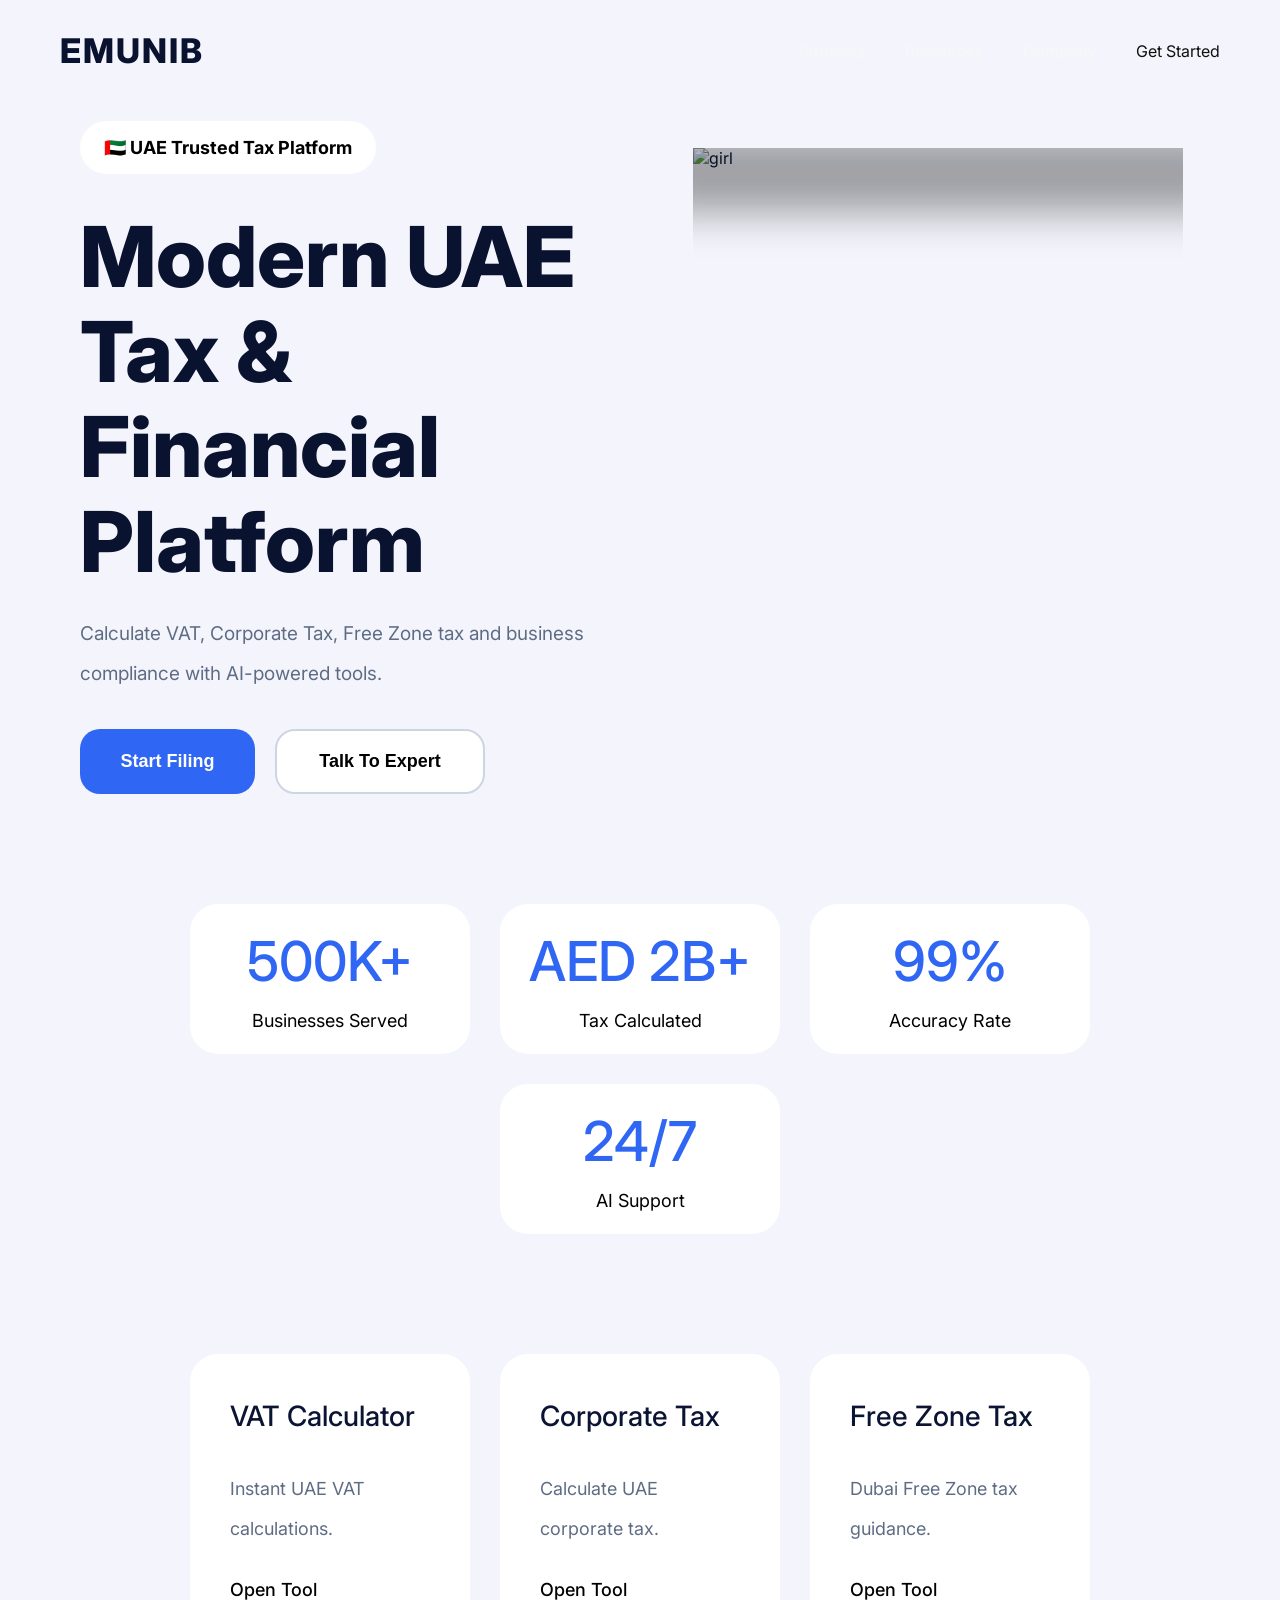
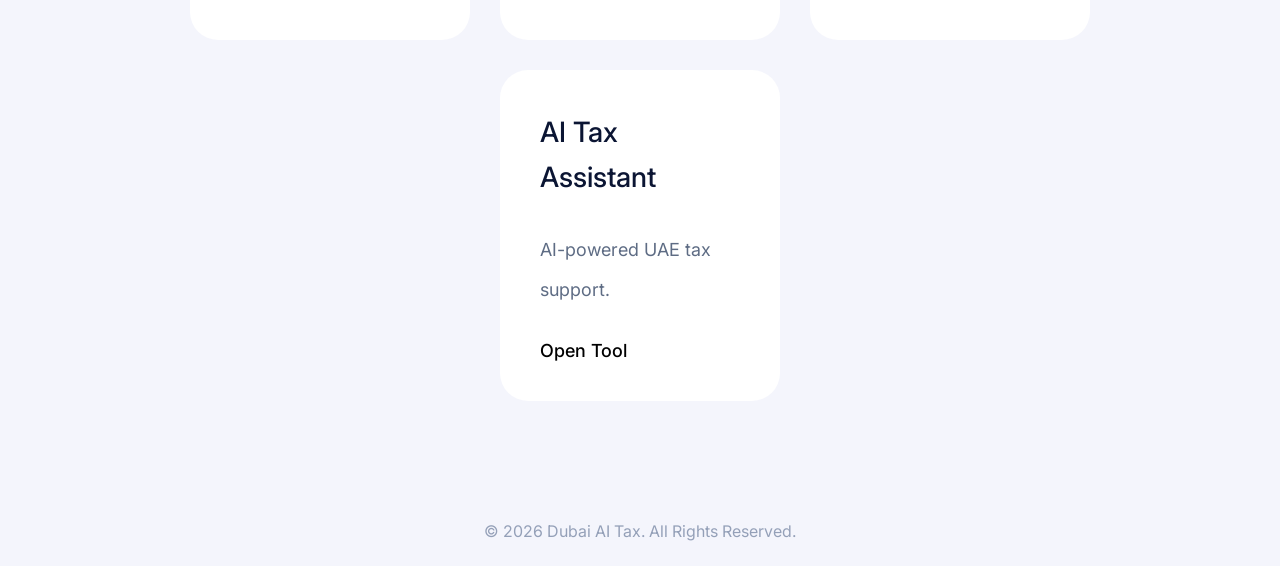
==== index.html @ 71dc729c "Update index.html" ====
<!DOCTYPE html>
<html lang="en">
<head>
  <meta charset="UTF-8" />
  <meta name="viewport" content="width=device-width, initial-scale=1.0"/>
  <title>Emunib</title>

  <link rel="stylesheet" href="style.css"/>

  <link rel="preconnect" href="https://fonts.googleapis.com">
  <link rel="preconnect" href="https://fonts.gstatic.com" crossorigin>

  <link href="https://fonts.googleapis.com/css2?family=Inter:wght@300;400;500;600;700;800&display=swap" rel="stylesheet">
</head>

<body>

  <!-- NAVBAR -->
  <header class="navbar">

    <div class="logo">
      Emunib
    </div>

    <nav class="nav-links">
      <a href="#">Products</a>
      <a href="#">Resources</a>
      <a href="#">Company</a>
      <a href="#" class="start-btn">Get Started</a>
    </nav>

  </header>



  <!-- HERO -->
  <section class="hero-section">

    <div class="hero-left">

      <div class="badge">
        🇦🇪 UAE Trusted Tax Platform
      </div>

      <h1>
        Modern UAE <br>
        Tax & Financial <br>
        Platform
      </h1>

      <p>
        Calculate VAT, Corporate Tax, Free Zone tax and business
        compliance with AI-powered tools.
      </p>

      <div class="hero-buttons">

        <button class="primary-btn">
          Start Filing
        </button>

        <button class="secondary-btn">
          Talk To Expert
        </button>

      </div>

    </div>



    <div class="hero-right">

      <div class="image-box">

        <img
          src="https://images.unsplash.com/photo-1494790108377-be9c29b29330?q=80&w=1200&auto=format&fit=crop"
          alt="girl"
        />

      </div>

    </div>

  </section>





  <!-- STATS -->
  <section class="stats-section">

    <div class="stat-card">
      <h2>500K+</h2>
      <p>Businesses Served</p>
    </div>

    <div class="stat-card">
      <h2>AED 2B+</h2>
      <p>Tax Calculated</p>
    </div>

    <div class="stat-card">
      <h2>99%</h2>
      <p>Accuracy Rate</p>
    </div>

    <div class="stat-card">
      <h2>24/7</h2>
      <p>AI Support</p>
    </div>

  </section>





  <!-- SERVICES -->
  <section class="services-section">

    <!-- CARD 1 -->
    <div class="service-card">

      <h3>
        VAT Calculator
      </h3>

      <p>
        Instant UAE VAT calculations.
      </p>

      <a href="vat.html">
  Open Tool
</a>

    </div>




    <!-- CARD 2 -->
    <div class="service-card">

      <h3>
        Corporate Tax
      </h3>

      <p>
        Calculate UAE corporate tax.
      </p>

      <a href="corporate-tax.html">
  Open Tool
</a>  

    </div>




    <!-- CARD 3 -->
    <div class="service-card">

      <h3>
        Free Zone Tax
      </h3>

      <p>
        Dubai Free Zone tax guidance.
      </p>

      <a href="freezone.html">
  Open Tool
</a>

    </div>




    <!-- CARD 4 -->
    <div class="service-card">

      <h3>
        AI Tax Assistant
      </h3>

      <p>
        AI-powered UAE tax support.
      </p>

      <a href="ai-assistant.html">
  Open Tool
</a>

    </div>

  </section>





  <!-- FOOTER -->
  <footer class="footer">
    © 2026 Dubai AI Tax. All Rights Reserved.
  </footer>

<script src="script.js"></script>
</body>
</html>
---- style.css ----
*{
    margin:0;
    padding:0;
    box-sizing:border-box;
}

body{
    font-family:'Inter', sans-serif;
    background:#F4F5FC;
    color:#0B1533;
}



/* =========================
   NAVBAR
========================= */

.navbar{
    width:100%;
    display:flex;
    justify-content:space-between;
    align-items:center;
    padding:30px 60px;
}

.logo{
    font-size:34px;
    font-weight:800;
    color:#091330;
    letter-spacing:2px;
    text-transform:uppercase;
}

.nav-links{
    display:flex;
    align-items:center;
    gap:40px;
}

.nav-links a{
    text-decoration:none;
    color:#F7F7F7;
    font-size:16px;
    font-weight:400;
}

.start-btn{
    color:#101010 !important;
    font-weight:500;
}




/* =========================
   HERO SECTION
========================= */

.hero-section{
    width:100%;
    display:flex;
    justify-content:space-between;
    align-items:center;
    padding:20px 80px 80px;
    gap:70px;
}

.hero-left{
    width:50%;
}

.badge{
    width:fit-content;
    background:#FFFFFF;
    padding:16px 24px;
    border-radius:999px;
    font-size:18px;
    font-weight:700;
    margin-bottom:35px;
    color:#000;
}

.hero-left h1{
    font-size:84px;
    line-height:95px;
    font-weight:800;
    margin-bottom:25px;
    color:#091330;
}

.hero-left p{
    font-size:19px;
    line-height:40px;
    color:#5E6C84;
    max-width:700px;
    margin-bottom:35px;
}

.hero-buttons{
    display:flex;
    align-items:center;
    gap:20px;
}

.primary-btn{
    width:175px;
    height:65px;
    border:none;
    border-radius:20px;
    background:#2F66F3;
    color:#FFFFFF;
    font-size:18px;
    font-weight:700;
    cursor:pointer;
}

.secondary-btn{
    width:210px;
    height:65px;
    border-radius:20px;
    border:2px solid #CCD5E2;
    background:#FFFFFF;
    color:#000;
    font-size:18px;
    font-weight:700;
    cursor:pointer;
}

.hero-right{
    width:50%;
    display:flex;
    justify-content:center;
}

.image-box{
    width:490px;
    height:620px;
    overflow:hidden;
    position:relative;
}

.image-box::before{
    content:'';
    position:absolute;
    top:-15px;
    left:-40px;
    width:580px;
    height:80px;
    background:rgba(0,0,0,0.35);
    filter:blur(20px);
    z-index:2;
}

.image-box img{
    width:100%;
    height:100%;
    object-fit:cover;
}




/* =========================
   STATS SECTION
========================= */

.stats-section{
    width:100%;
    display:flex;
    justify-content:center;
    gap:30px;
    padding:30px 80px 120px;
    flex-wrap:wrap;
}

.stat-card{
    width:280px;
    height:150px;
    background:#FFFFFF;
    border-radius:28px;
    display:flex;
    flex-direction:column;
    justify-content:center;
    align-items:center;
}

.stat-card h2{
    font-size:55px;
    color:#2F66F3;
    font-weight:500;
    margin-bottom:16px;
}

.stat-card p{
    font-size:18px;
    color:#000;
}




/* =========================
   SERVICES SECTION
========================= */

.services-section{
    width:100%;
    display:flex;
    justify-content:center;
    gap:30px;
    padding:0 80px 120px;
    flex-wrap:wrap;
}



/* SINGLE SERVICE CARD */

.service-card{
    width:280px;
    min-height:270px;
    background:#FFFFFF;
    border-radius:28px;
    padding:40px;
}



/* SERVICE TITLE */

.service-card h3{
    font-size:28px;
    line-height:45px;
    font-weight:500;
    margin-bottom:30px;
}



/* SERVICE TEXT */

.service-card p{
    font-size:18px;
    line-height:40px;
    color:#5E6C84;
    margin-bottom:30px;
}



/* SERVICE BUTTON */

.service-card a{
    text-decoration:none;
    color:#000;
    font-size:18px;
    font-weight:500;
}




/* =========================
   FOOTER
========================= */

.footer{
    text-align:center;
    padding-bottom:25px;
    color:#94A0B8;
    font-size:16px;
}




/* =========================
   RESPONSIVE
========================= */

@media(max-width:1200px){

    .hero-section{
        flex-direction:column;
    }

    .hero-left,
    .hero-right{
        width:100%;
    }

    .hero-left h1{
        font-size:60px;
        line-height:75px;
    }
}



@media(max-width:768px){

    .navbar{
        padding:20px;
    }

    .nav-links{
        gap:18px;
    }

    .hero-section{
        padding:20px;
    }

    .hero-left h1{
        font-size:48px;
        line-height:60px;
    }

    .image-box{
        width:100%;
        height:500px;
    }

    .stats-section,
    .services-section{
        padding-left:20px;
        padding-right:20px;
    }

    .hero-buttons{
        flex-direction:column;
        align-items:flex-start;
    }
}
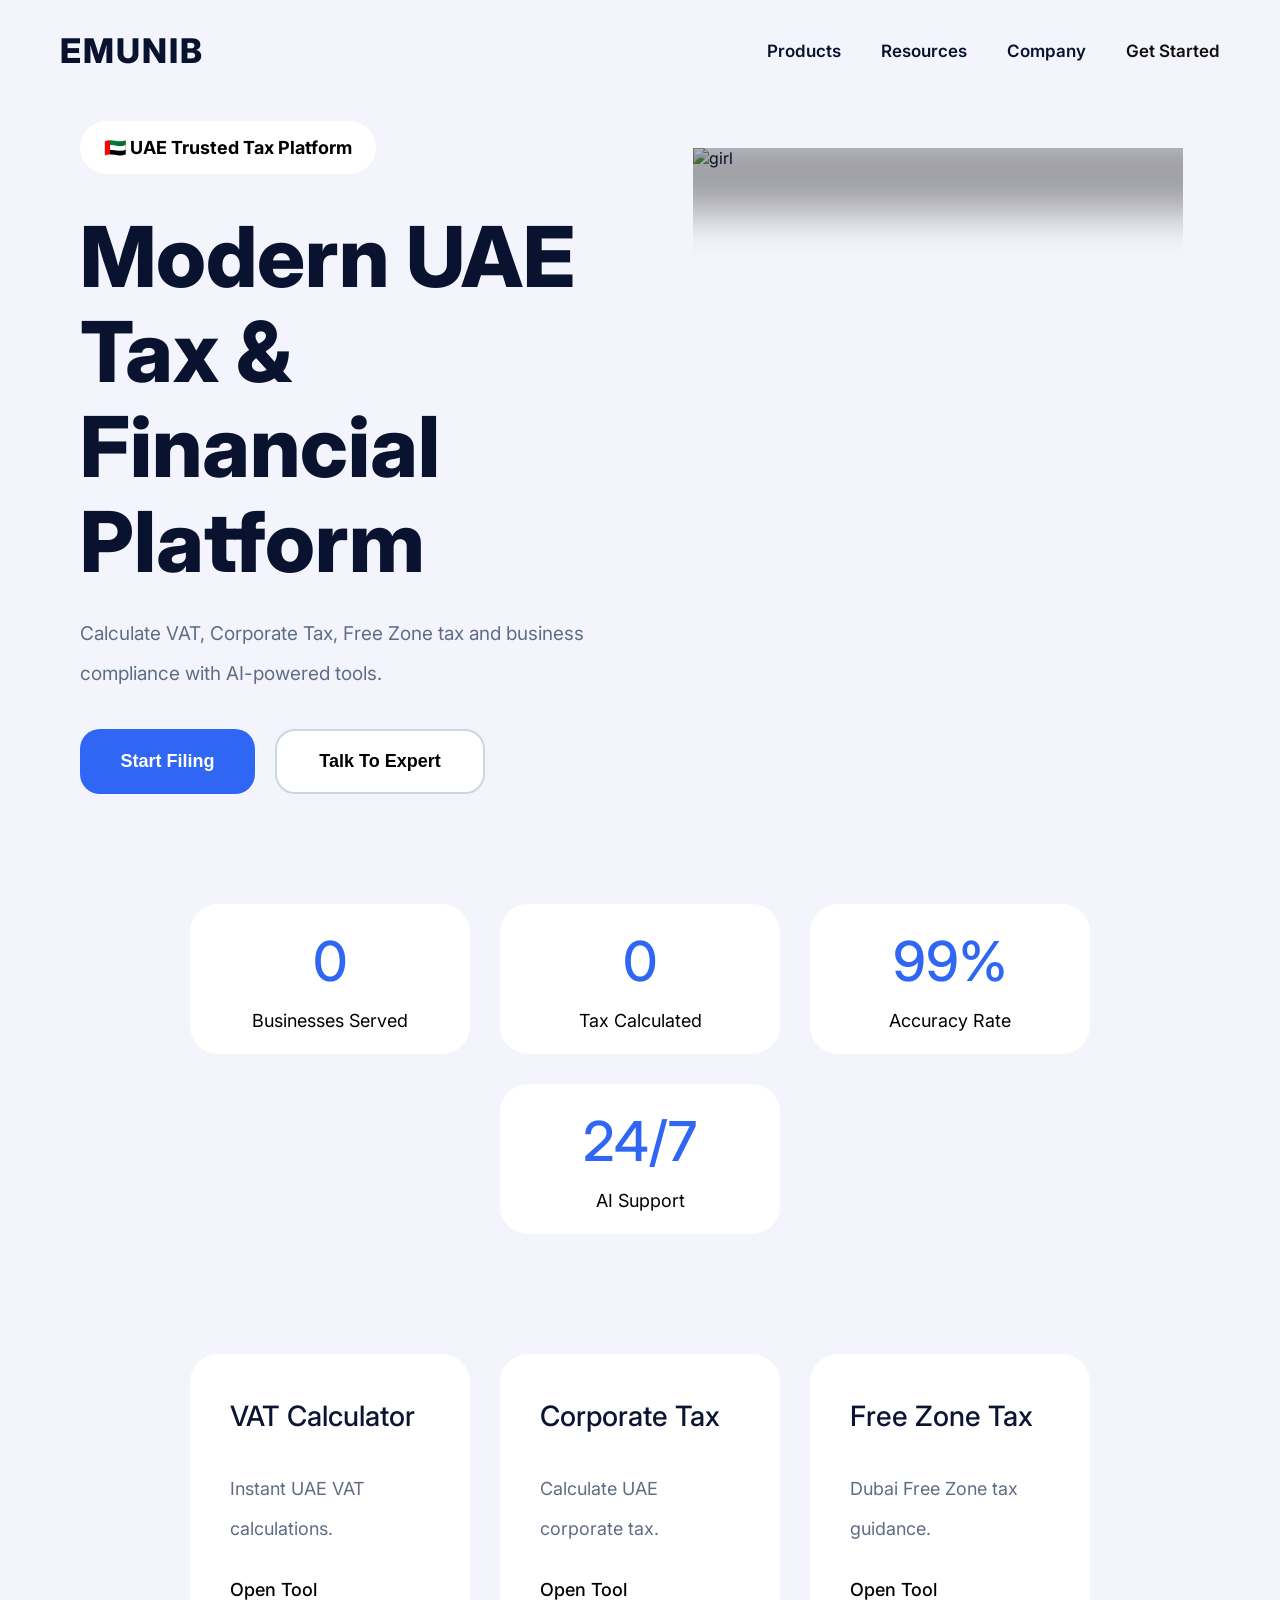
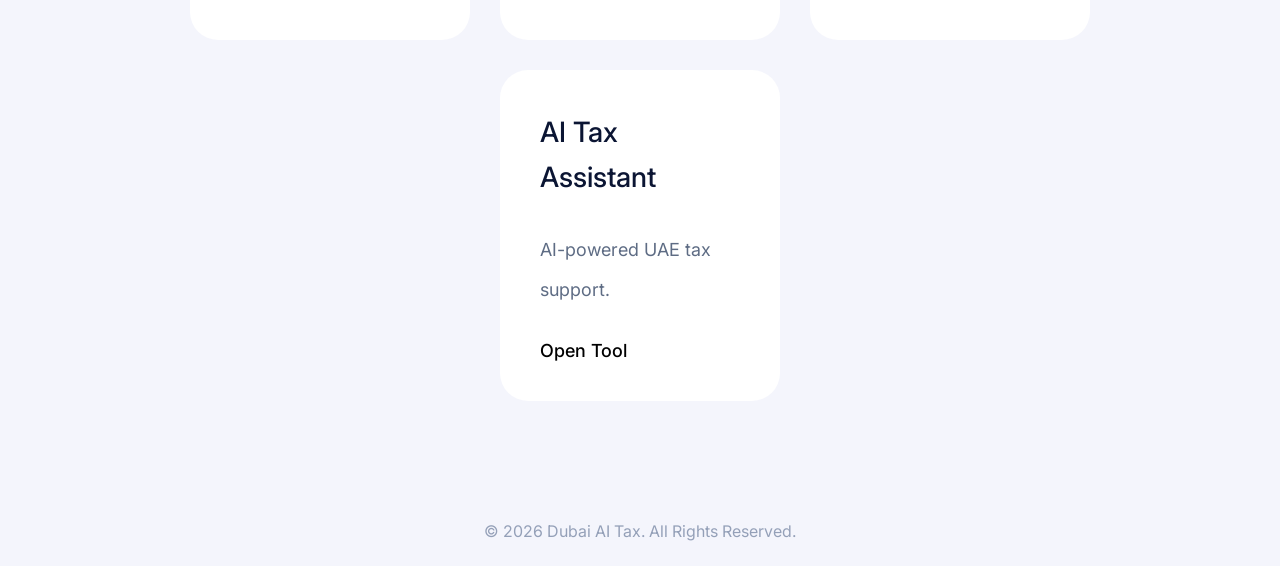
==== commit 97dd854e: "Update index.html" ====
--- a/index.html
+++ b/index.html
@@ -3,6 +3,9 @@
 <head>
   <meta charset="UTF-8" />
   <meta name="viewport" content="width=device-width, initial-scale=1.0"/>
+  <title>Dubai Tax Calculator | Emunib UAE Salary Tool</title>
+ <meta name="description" content="Free Dubai tax calculator. Calculate UAE salary, tax savings, and financial insights with Emunib.">
+  <meta name="google-site-verification" content="vk25zGlpHdsecFZx2kXTZh951_tccpCtAah4efGIk8c" />
   <title>Emunib</title>
 
   <link rel="stylesheet" href="style.css"/>
@@ -92,12 +95,12 @@
   <section class="stats-section">
 
     <div class="stat-card">
-      <h2>500K+</h2>
+      <h2>0</h2>
       <p>Businesses Served</p>
     </div>
 
     <div class="stat-card">
-      <h2>AED 2B+</h2>
+      <h2>0</h2>
       <p>Tax Calculated</p>
     </div>
 
--- a/style.css
+++ b/style.css
@@ -37,12 +37,16 @@
     align-items:center;
     gap:40px;
 }
-
 .nav-links a{
     text-decoration:none;
-    color:#F7F7F7;
-    font-size:16px;
-    font-weight:400;
+    color:#091330;
+    font-size:17px;
+    font-weight:600;
+    transition:0.3s;
+}
+
+.nav-links a:hover{
+    color:#2F66F3;
 }
 
 .start-btn{
